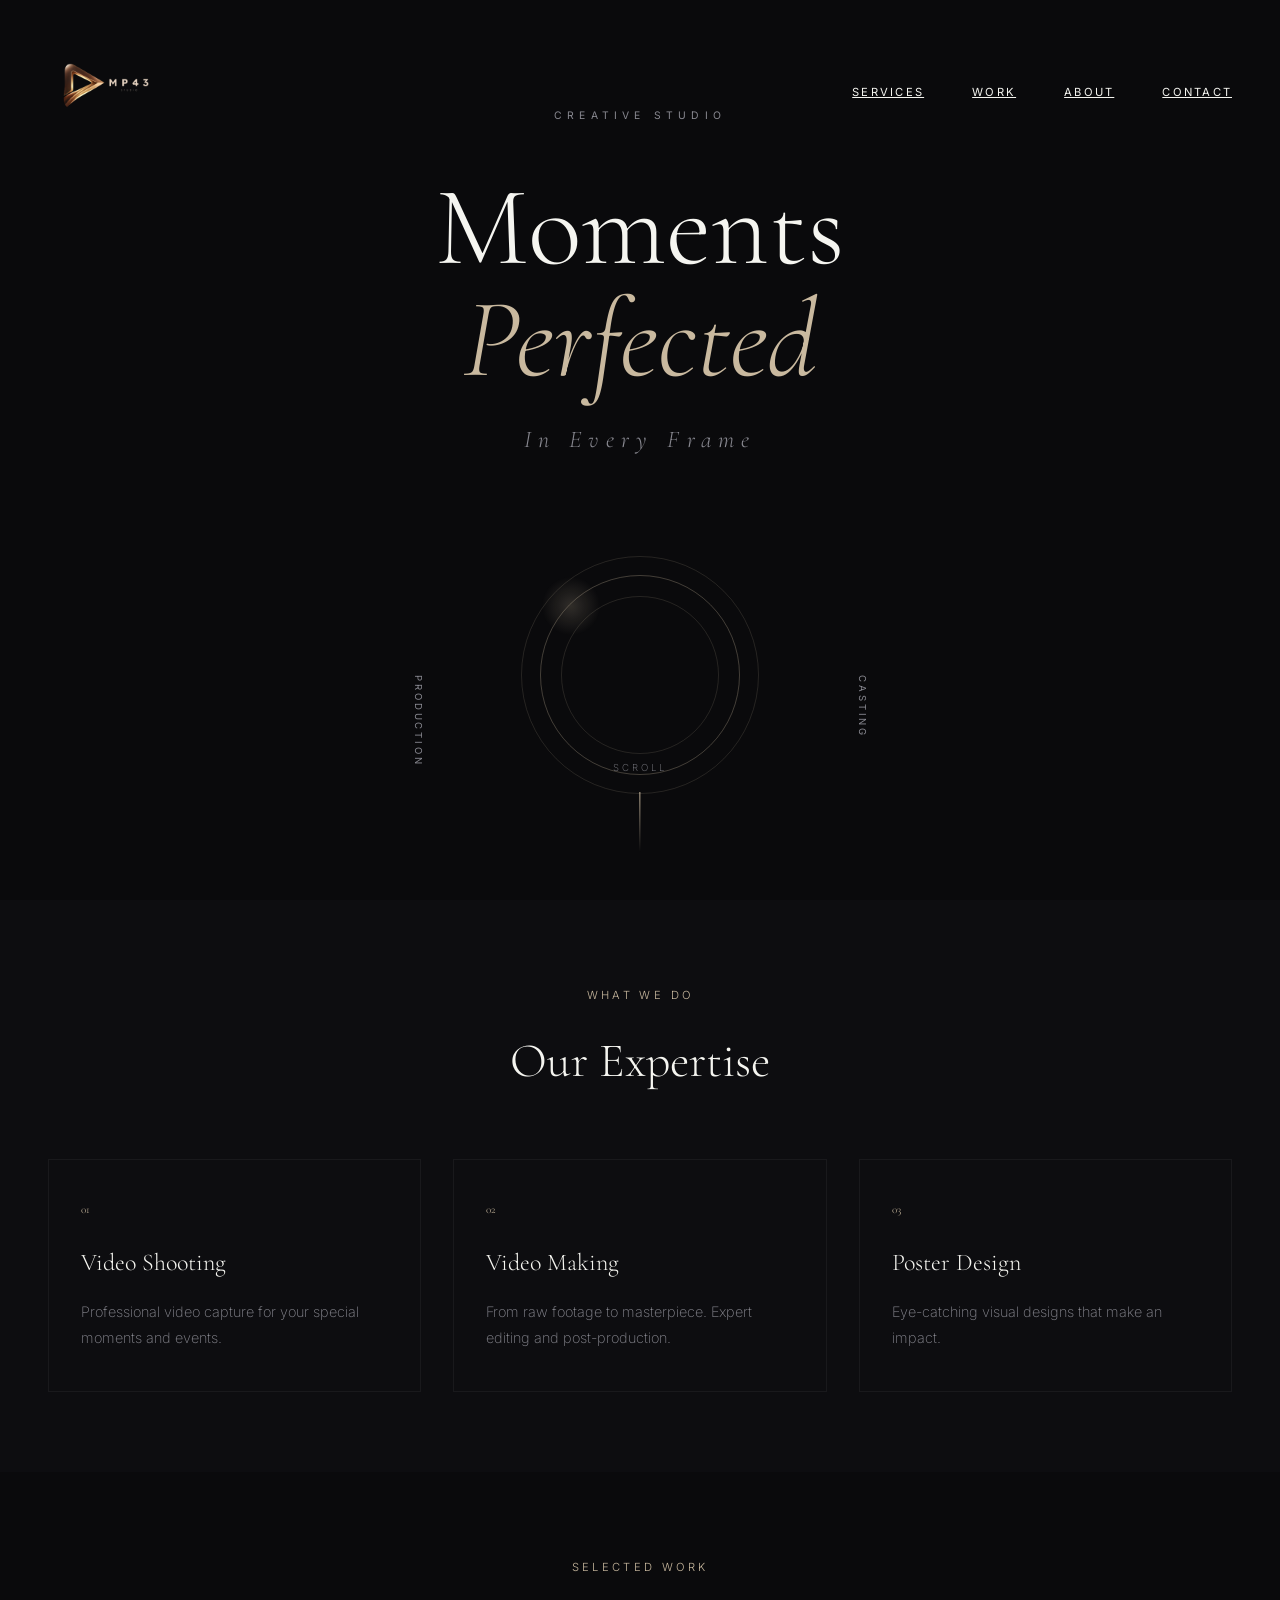
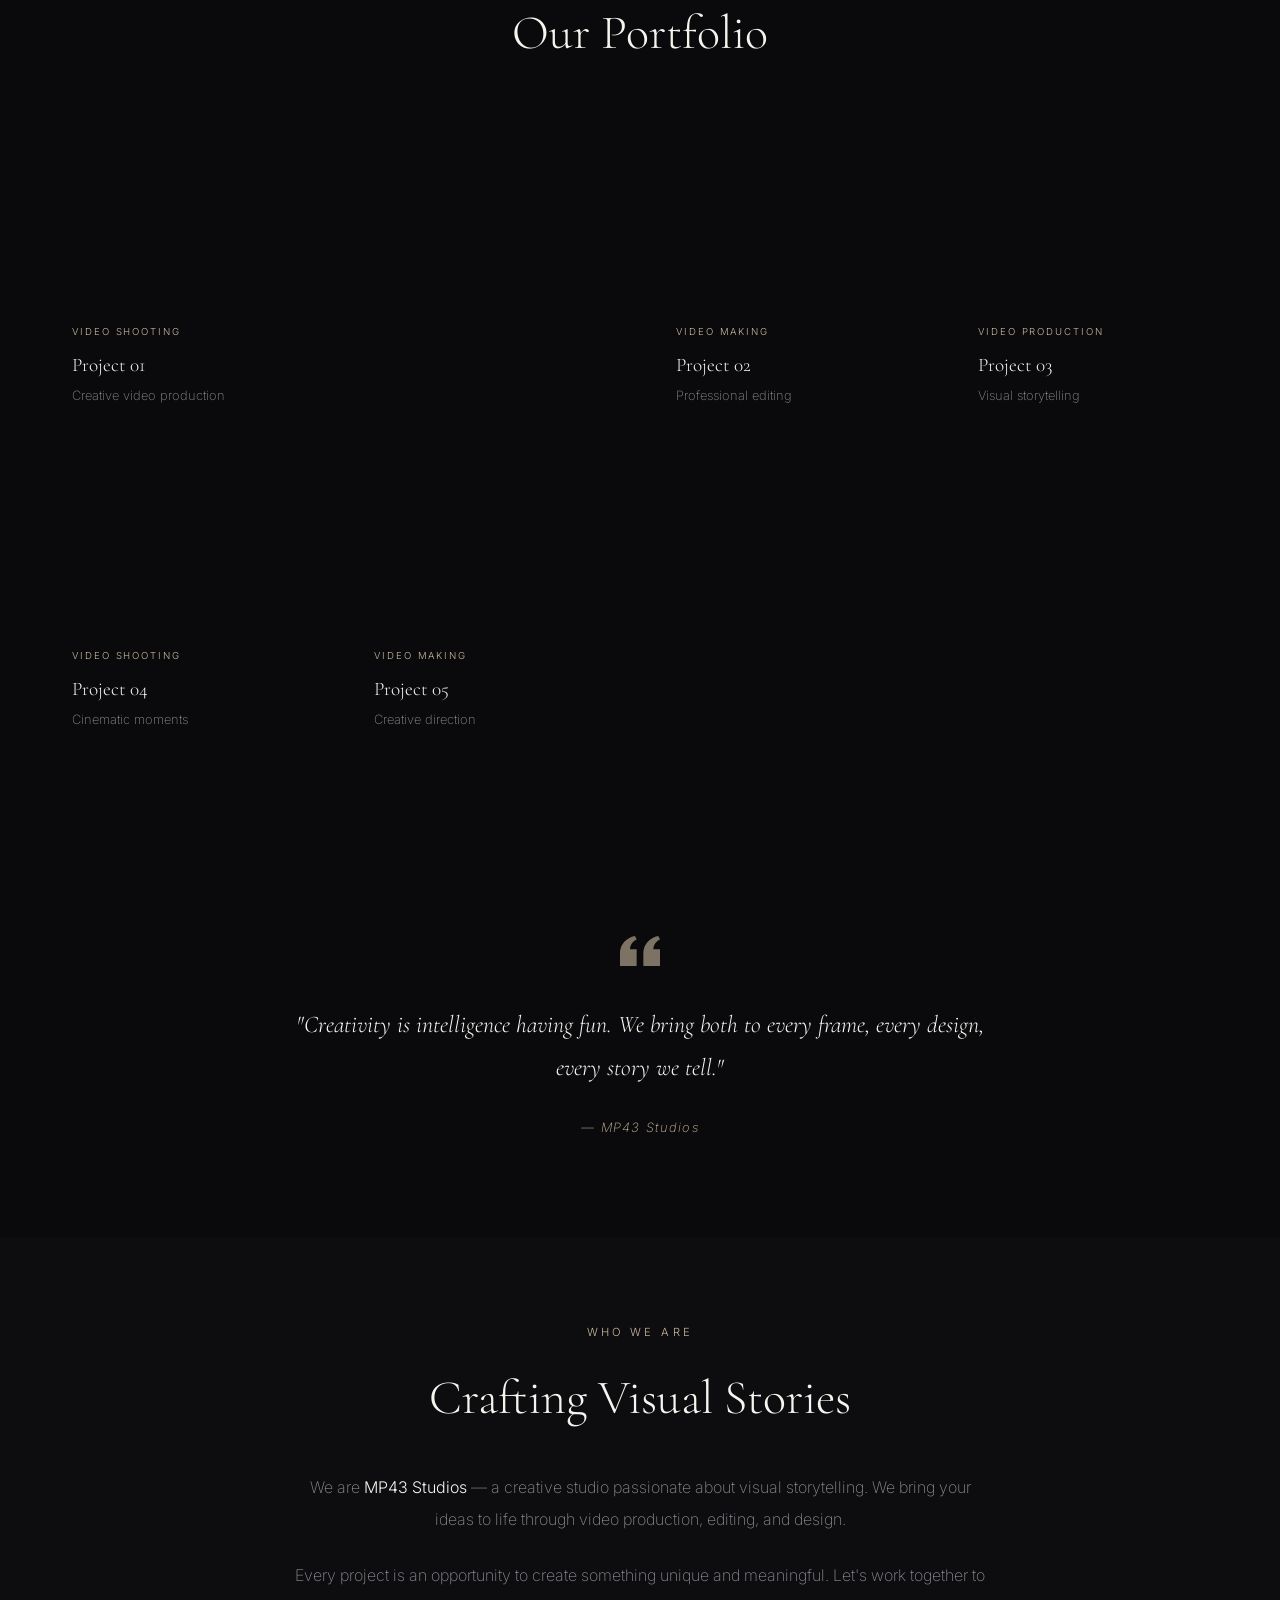
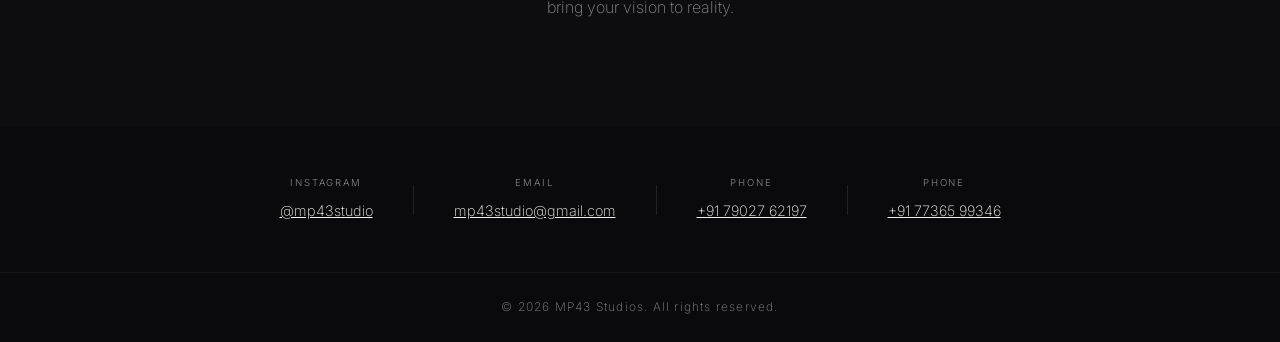
==== test/index.html @ 74047327 "Update phone numbers and portfolio captions" ====
<!DOCTYPE html>
<html lang="en">
<head>
    <meta charset="UTF-8">
    <meta name="viewport" content="width=device-width, initial-scale=1.0">
    <title>MP43 Studios | Creative Video Production</title>
    <link rel="stylesheet" href="styles.css">
    <link rel="preconnect" href="https://fonts.googleapis.com">
    <link rel="preconnect" href="https://fonts.gstatic.com" crossorigin>
    <link href="https://fonts.googleapis.com/css2?family=Cormorant+Garamond:ital,wght@0,300;0,400;1,300;1,400&family=Inter:wght@200;300;400&display=swap" rel="stylesheet">
</head>
<body>
    <nav class="nav">
        <div class="container nav-content">
            <a href="#" class="logo">
                <img src="logo.png" alt="MP43 Studios">
            </a>
            <ul class="nav-links">
                <li><a href="#services">Services</a></li>
                <li><a href="#portfolio">Work</a></li>
                <li><a href="#about">About</a></li>
                <li><a href="#contact">Contact</a></li>
            </ul>
        </div>
    </nav>

    <section id="home" class="hero">
        <div class="hero-bg">
            <div class="light-beam beam-1"></div>
            <div class="light-beam beam-2"></div>
            <div class="light-beam beam-3"></div>
        </div>
        
        <div class="hero-content">
            <div class="hero-text">
                <p class="hero-tagline">Creative Studio</p>
                <h1>
                    <span class="line">Moments</span>
                    <span class="line">Perfected</span>
                </h1>
                <p class="hero-subtitle">In Every Frame</p>
            </div>
            
            <div class="hero-visual">
                <div class="circle-frame">
                    <div class="circle-inner"></div>
                </div>
                <div class="floating-elements">
                    <span class="float-text left">Production</span>
                    <span class="float-text right">Casting</span>
                </div>
            </div>
        </div>
        
        <div class="scroll-indicator">
            <span>Scroll</span>
            <div class="scroll-line"></div>
        </div>
    </section>

    <section id="services" class="services">
        <div class="container">
            <div class="section-header">
                <span class="section-label">What We Do</span>
                <h2 class="section-title">Our Expertise</h2>
            </div>
            <div class="services-grid">
                <div class="service-card">
                    <span class="service-number">01</span>
                    <h3>Video Shooting</h3>
                    <p>Professional video capture for your special moments and events.</p>
                </div>
                <div class="service-card">
                    <span class="service-number">02</span>
                    <h3>Video Making</h3>
                    <p>From raw footage to masterpiece. Expert editing and post-production.</p>
                </div>
                <div class="service-card">
                    <span class="service-number">03</span>
                    <h3>Poster Design</h3>
                    <p>Eye-catching visual designs that make an impact.</p>
                </div>
            </div>
        </div>
    </section>

    <section id="portfolio" class="portfolio">
        <div class="container">
            <div class="section-header">
                <span class="section-label">Selected Work</span>
                <h2 class="section-title">Our Portfolio</h2>
            </div>
            <div class="portfolio-grid">
                <div class="portfolio-item large">
                    <video class="portfolio-video" autoplay muted loop playsinline>
                        <source src="Work_1.MP4" type="video/mp4">
                    </video>
                    <div class="portfolio-info">
                        <span class="portfolio-category">Video Shooting</span>
                        <h3>Project 01</h3>
                        <p>Creative video production</p>
                    </div>
                </div>
                <div class="portfolio-item">
                    <video class="portfolio-video" autoplay muted loop playsinline>
                        <source src="Work_2.MP4" type="video/mp4">
                    </video>
                    <div class="portfolio-info">
                        <span class="portfolio-category">Video Making</span>
                        <h3>Project 02</h3>
                        <p>Professional editing</p>
                    </div>
                </div>
                <div class="portfolio-item">
                    <video class="portfolio-video" autoplay muted loop playsinline>
                        <source src="Work_3.MP4" type="video/mp4">
                    </video>
                    <div class="portfolio-info">
                        <span class="portfolio-category">Video Production</span>
                        <h3>Project 03</h3>
                        <p>Visual storytelling</p>
                    </div>
                </div>
                <div class="portfolio-item">
                    <video class="portfolio-video" autoplay muted loop playsinline>
                        <source src="Work_4.MP4" type="video/mp4">
                    </video>
                    <div class="portfolio-info">
                        <span class="portfolio-category">Video Shooting</span>
                        <h3>Project 04</h3>
                        <p>Cinematic moments</p>
                    </div>
                </div>
                <div class="portfolio-item large">
                    <video class="portfolio-video" autoplay muted loop playsinline>
                        <source src="Work_4.MP4" type="video/mp4">
                    </video>
                    <div class="portfolio-info">
                        <span class="portfolio-category">Video Making</span>
                        <h3>Project 05</h3>
                        <p>Creative direction</p>
                    </div>
                </div>
            </div>
        </div>
    </section>

    <section class="quote-section">
        <div class="container">
            <div class="quote-content">
                <svg class="quote-icon" viewBox="0 0 24 24" fill="currentColor">
                    <path d="M14.017 21v-7.391c0-5.704 3.731-9.57 8.983-10.609l.995 2.151c-2.432.917-3.995 3.638-3.995 5.849h4v10h-9.983zm-14.017 0v-7.391c0-5.704 3.748-9.57 9-10.609l.996 2.151c-2.433.917-3.996 3.638-3.996 5.849h3.983v10h-9.983z"/>
                </svg>
                <blockquote>
                    <p>"Creativity is intelligence having fun. We bring both to every frame,
                    every design, every story we tell."</p>
                </blockquote>
                <cite>— MP43 Studios</cite>
            </div>
        </div>
    </section>

    <section id="about" class="about">
        <div class="container">
            <div class="about-content">
                <span class="section-label">Who We Are</span>
                <h2 class="section-title">Crafting Visual Stories</h2>
                <div class="about-texts">
                    <p class="about-text">
                        We are <strong>MP43 Studios</strong> — a creative studio passionate about visual storytelling.
                        We bring your ideas to life through video production, editing, and design.
                    </p>
                    <p class="about-text">
                        Every project is an opportunity to create something unique and meaningful.
                        Let's work together to bring your vision to reality.
                    </p>
                </div>
            </div>
        </div>
    </section>

    <section id="contact" class="contact">
        <div class="container">
            <div class="contact-content">
                <div class="contact-item">
                    <span class="label">Instagram</span>
                    <a href="https://www.instagram.com/mp43studio/" target="_blank" rel="noopener">@mp43studio</a>
                </div>
                <div class="contact-divider"></div>
                <div class="contact-item">
                    <span class="label">Email</span>
                    <a href="mailto:mp43studio@gmail.com">mp43studio@gmail.com</a>
                </div>
                <div class="contact-divider"></div>
                <div class="contact-item">
                    <span class="label">Phone</span>
                    <a href="tel:+917902762197">+91 79027 62197</a>
                </div>
                <div class="contact-divider"></div>
                <div class="contact-item">
                    <span class="label">Phone</span>
                    <a href="tel:+917736599346">+91 77365 99346</a>
                </div>
            </div>
        </div>
    </section>

    <footer class="footer">
        <div class="container">
            <p>&copy; 2026 MP43 Studios. All rights reserved.</p>
        </div>
    </footer>

    <script src="script.js"></script>
</body>
</html>
---- test/styles.css ----
* {
    margin: 0;
    padding: 0;
    box-sizing: border-box;
}

:root {
    --bg: #0a0a0c;
    --bg-alt: #0d0d10;
    --text: #f5f5f0;
    --text-muted: #888890;
    --accent: #c9b99f;
    --accent-glow: rgba(201, 185, 159, 0.2);
    --font-display: 'Cormorant Garamond', Georgia, serif;
    --font-body: 'Inter', -apple-system, sans-serif;
}

html {
    scroll-behavior: smooth;
}

body {
    background: var(--bg);
    color: var(--text);
    font-family: var(--font-body);
    font-weight: 200;
    line-height: 1.7;
    overflow-x: hidden;
}

/* Logo styling */
.logo img {
    height: 120px;
    width: auto;
    object-fit: contain;
}

.container {
    max-width: 1400px;
    margin: 0 auto;
    padding: 0 3rem;
}

/* Navigation */
.nav {
    position: fixed;
    top: 0;
    left: 0;
    right: 0;
    padding: 1.5rem 0;
    z-index: 100;
    background: transparent;
    transition: background 0.3s ease;
}

.nav.scrolled {
    background: rgba(10, 10, 12, 0.95);
}

.nav-content {
    display: flex;
    justify-content: space-between;
    align-items: center;
}

.logo {
    font-family: var(--font-body);
    font-size: 1.5rem;
    font-weight: 500;
    letter-spacing: 0.05em;
    color: var(--text);
    text-transform: uppercase;
}

.logo span {
    color: var(--accent);
}

.nav-links {
    display: flex;
    list-style: none;
    gap: 3rem;
}

.nav-links a {
    font-size: 0.7rem;
    font-weight: 400;
    letter-spacing: 0.2em;
    text-transform: uppercase;
    color: var(--text);
    transition: color 0.3s ease;
}

.nav-links a:hover {
    color: var(--accent);
}

/* Hero Section - Unique Design */
.hero {
    min-height: 100vh;
    display: flex;
    flex-direction: column;
    justify-content: center;
    align-items: center;
    position: relative;
    padding: 6rem 0 4rem;
    overflow: hidden;
}

.hero-bg {
    position: absolute;
    inset: 0;
    overflow: hidden;
    z-index: 0;
}

.light-beam {
    position: absolute;
    width: 1px;
    height: 100vh;
    background: linear-gradient(to bottom, transparent, var(--accent-glow), transparent);
    opacity: 0;
    animation: beamPulse 8s ease-in-out infinite;
}

.beam-1 {
    left: 20%;
    animation-delay: 0s;
}

.beam-2 {
    left: 50%;
    animation-delay: 2s;
}

.beam-3 {
    left: 80%;
    animation-delay: 4s;
}

@keyframes beamPulse {
    0%, 100% { opacity: 0; transform: scaleY(0.3); }
    50% { opacity: 0.5; transform: scaleY(1); }
}

.hero-content {
    position: relative;
    z-index: 1;
    display: flex;
    flex-direction: column;
    align-items: center;
    gap: 4rem;
}

.hero-text {
    text-align: center;
}

.hero-tagline {
    font-size: 0.65rem;
    font-weight: 400;
    letter-spacing: 0.5em;
    text-transform: uppercase;
    color: var(--text-muted);
    margin-bottom: 3rem;
    opacity: 0;
    animation: fadeInUp 1s ease forwards 0.3s;
}

.hero h1 {
    font-family: var(--font-display);
    font-size: clamp(3rem, 10vw, 7rem);
    font-weight: 300;
    line-height: 1;
    color: var(--text);
}

.hero h1 .line {
    display: block;
    opacity: 0;
    animation: fadeInUp 1s ease forwards;
}

.hero h1 .line:nth-child(1) { 
    animation-delay: 0.5s;
}

.hero h1 .line:nth-child(2) { 
    animation-delay: 0.7s;
    font-style: italic;
    color: var(--accent);
}

.hero-subtitle {
    font-family: var(--font-display);
    font-size: clamp(1rem, 3vw, 1.5rem);
    font-weight: 300;
    font-style: italic;
    color: var(--text-muted);
    margin-top: 1.5rem;
    letter-spacing: 0.3em;
    opacity: 0;
    animation: fadeInUp 1s ease forwards 0.9s;
}

/* Circular Visual Element */
.hero-visual {
    position: relative;
    width: 300px;
    height: 300px;
    display: flex;
    align-items: center;
    justify-content: center;
    opacity: 0;
    animation: fadeIn 1.5s ease forwards 1.2s;
}

.circle-frame {
    width: 200px;
    height: 200px;
    border: 1px solid rgba(201, 185, 159, 0.3);
    border-radius: 50%;
    position: relative;
    animation: rotate 30s linear infinite;
}

.circle-frame::before {
    content: '';
    position: absolute;
    inset: -20px;
    border: 1px solid rgba(201, 185, 159, 0.15);
    border-radius: 50%;
}

.circle-frame::after {
    content: '';
    position: absolute;
    inset: 20px;
    border: 1px solid rgba(201, 185, 159, 0.15);
    border-radius: 50%;
}

.circle-inner {
    position: absolute;
    width: 60px;
    height: 60px;
    background: radial-gradient(circle, var(--accent-glow) 0%, transparent 70%);
    border-radius: 50%;
    animation: pulse 4s ease-in-out infinite;
}

@keyframes rotate {
    to { transform: rotate(360deg); }
}

@keyframes pulse {
    0%, 100% { transform: scale(1); opacity: 0.5; }
    50% { transform: scale(1.2); opacity: 0.8; }
}

.floating-elements {
    position: absolute;
    width: 100%;
    height: 100%;
    top: 0;
    left: 0;
}

.float-text {
    position: absolute;
    font-size: 0.6rem;
    font-weight: 400;
    letter-spacing: 0.3em;
    text-transform: uppercase;
    color: var(--text-muted);
    opacity: 0;
    animation: floatIn 1s ease forwards 1.5s, floatY 6s ease-in-out infinite;
}

.float-text.left {
    left: -80px;
    top: 50%;
    writing-mode: vertical-rl;
}

.float-text.right {
    right: -80px;
    top: 50%;
    writing-mode: vertical-rl;
}

@keyframes floatIn {
    to { opacity: 1; }
}

@keyframes floatY {
    0%, 100% { transform: translateY(0); }
    50% { transform: translateY(-20px); }
}

/* Scroll Indicator */
.scroll-indicator {
    position: absolute;
    bottom: 3rem;
    left: 50%;
    transform: translateX(-50%);
    display: flex;
    flex-direction: column;
    align-items: center;
    gap: 1rem;
    z-index: 10;
    opacity: 0;
    animation: fadeIn 1s ease forwards 1.8s;
}

.scroll-indicator span {
    font-size: 0.6rem;
    letter-spacing: 0.3em;
    text-transform: uppercase;
    color: var(--text-muted);
}

.scroll-line {
    width: 1px;
    height: 60px;
    background: linear-gradient(to bottom, var(--accent), transparent);
    animation: scrollGlow 2s ease-in-out infinite;
}

@keyframes scrollGlow {
    0%, 100% { opacity: 0.3; }
    50% { opacity: 1; }
}

@keyframes fadeInUp {
    to {
        opacity: 1;
        transform: translateY(0);
    }
    from {
        opacity: 0;
        transform: translateY(30px);
    }
}

@keyframes fadeIn {
    to { opacity: 1; }
}

/* Sections */
section {
    padding: 5rem 0;
}

.section-header {
    text-align: center;
    margin-bottom: 3.5rem;
}

.section-label {
    display: inline-block;
    font-size: 0.7rem;
    font-weight: 300;
    letter-spacing: 0.3em;
    text-transform: uppercase;
    color: var(--accent);
    margin-bottom: 1rem;
}

.section-title {
    font-family: var(--font-display);
    font-size: clamp(2rem, 5vw, 3rem);
    font-weight: 300;
    color: var(--text);
}

/* Services Section */
.services {
    background: var(--bg-alt);
}

.services-grid {
    display: grid;
    grid-template-columns: repeat(3, 1fr);
    gap: 2rem;
}

.service-card {
    padding: 2.5rem 2rem;
    border: 1px solid rgba(255, 255, 255, 0.05);
    transition: all 0.4s ease;
}

.service-card:hover {
    border-color: var(--accent);
    background: rgba(201, 185, 159, 0.03);
    transform: translateY(-5px);
}

.service-card.featured {
    border-color: var(--accent);
    background: rgba(201, 185, 159, 0.05);
}

.service-number {
    display: block;
    font-size: 0.7rem;
    font-weight: 300;
    color: var(--accent);
    margin-bottom: 1.5rem;
    font-family: var(--font-display);
}

.service-card h3 {
    font-family: var(--font-display);
    font-size: 1.5rem;
    font-weight: 300;
    margin-bottom: 1rem;
    color: var(--text);
}

.service-card p {
    font-size: 0.9rem;
    font-weight: 200;
    color: var(--text-muted);
    line-height: 1.8;
}

/* Portfolio Section */
.portfolio {
    background: var(--bg);
}

.portfolio-grid {
    display: grid;
    grid-template-columns: repeat(4, 1fr);
    grid-auto-rows: 300px;
    gap: 1.5rem;
}

.portfolio-item {
    position: relative;
    border-radius: 4px;
    overflow: hidden;
}

.portfolio-item.large {
    grid-column: span 2;
}

.portfolio-image {
    width: 100%;
    height: 100%;
    transition: transform 0.5s ease;
}

.portfolio-item:hover .portfolio-image {
    transform: scale(1.05);
}

.portfolio-video {
    width: 100%;
    height: 100%;
    object-fit: cover;
    transition: transform 0.5s ease;
}

.portfolio-item:hover .portfolio-video {
    transform: scale(1.05);
}

.gradient-1 { background: linear-gradient(135deg, #1a1a1e 0%, #2a2a30 50%, #3a3a42 100%); }
.gradient-2 { background: linear-gradient(135deg, #232328 0%, #33333a 50%, #43434d 100%); }
.gradient-3 { background: linear-gradient(135deg, #2a2a30 0%, #3a3a42 50%, #4a4a55 100%); }
.gradient-4 { background: linear-gradient(135deg, #1f1f25 0%, #2f2f38 50%, #3f3f4a 100%); }
.gradient-5 { background: linear-gradient(135deg, #25252b 0%, #35353d 50%, #454550 100%); }

.portfolio-info {
    position: absolute;
    bottom: 0;
    left: 0;
    right: 0;
    padding: 1.5rem;
    background: linear-gradient(to top, rgba(10, 10, 12, 0.95), transparent);
}

.portfolio-category {
    font-size: 0.6rem;
    font-weight: 300;
    letter-spacing: 0.2em;
    text-transform: uppercase;
    color: var(--accent);
    display: block;
    margin-bottom: 0.5rem;
}

.portfolio-info h3 {
    font-family: var(--font-display);
    font-size: 1.2rem;
    font-weight: 300;
    color: var(--text);
    margin-bottom: 0.25rem;
}

.portfolio-info p {
    font-size: 0.8rem;
    font-weight: 200;
    color: var(--text-muted);
}

/* Quote Section */
.quote-section {
    background: var(--bg);
    padding: 6rem 0;
}

.quote-content {
    max-width: 700px;
    margin: 0 auto;
    text-align: center;
}

.quote-icon {
    width: 40px;
    height: 40px;
    color: var(--accent);
    margin-bottom: 1.5rem;
    opacity: 0.6;
}

.quote-content blockquote p {
    font-family: var(--font-display);
    font-size: clamp(1.2rem, 3vw, 1.5rem);
    font-weight: 300;
    font-style: italic;
    color: var(--text);
    line-height: 1.8;
    margin-bottom: 1.5rem;
}

.quote-content cite {
    font-size: 0.8rem;
    font-weight: 200;
    color: var(--accent);
    letter-spacing: 0.1em;
}

/* About Section */
.about {
    background: var(--bg-alt);
}

.about-content {
    max-width: 700px;
    margin: 0 auto;
    text-align: center;
}

.about-texts {
    margin: 2rem 0 0;
}

.about-text {
    font-size: 1rem;
    font-weight: 200;
    color: var(--text-muted);
    line-height: 2;
    margin-bottom: 1.5rem;
}

.about-text strong {
    color: var(--text);
    font-weight: 300;
}

/* Contact Section */
.contact {
    background: var(--bg);
    padding: 3rem 0;
}

.contact-content {
    display: flex;
    justify-content: center;
    align-items: center;
    gap: 2.5rem;
    flex-wrap: wrap;
}

.contact-item {
    text-align: center;
}

.contact-item .label {
    display: block;
    font-size: 0.6rem;
    font-weight: 300;
    letter-spacing: 0.2em;
    text-transform: uppercase;
    color: var(--text-muted);
    margin-bottom: 0.35rem;
}

.contact-item a {
    font-size: 0.9rem;
    font-weight: 200;
    color: var(--text);
    transition: color 0.3s ease;
}

.contact-item a:hover {
    color: var(--accent);
}

.contact-divider {
    width: 1px;
    height: 30px;
    background: rgba(255, 255, 255, 0.1);
}

/* Footer */
.footer {
    padding: 1.5rem 0;
    border-top: 1px solid rgba(255, 255, 255, 0.05);
    text-align: center;
}

.footer p {
    font-size: 0.75rem;
    font-weight: 200;
    color: var(--text-muted);
    letter-spacing: 0.1em;
}

/* Responsive */
@media (max-width: 768px) {
    .container {
        padding: 0 1.5rem;
    }
    
    .nav-links {
        display: none;
    }
    
    .hero h1 {
        font-size: 2.5rem;
    }
    
    .hero-visual {
        width: 200px;
        height: 200px;
    }
    
    .circle-frame {
        width: 140px;
        height: 140px;
    }
    
    .float-text {
        display: none;
    }
    
    .services-grid {
        grid-template-columns: 1fr;
    }
    
    .portfolio-grid {
        grid-template-columns: 1fr;
        grid-auto-rows: 280px;
    }
    
    .portfolio-item.large {
        grid-column: span 1;
    }
    
    .contact-content {
        gap: 1.5rem;
    }
    
    .contact-divider {
        display: none;
    }
}
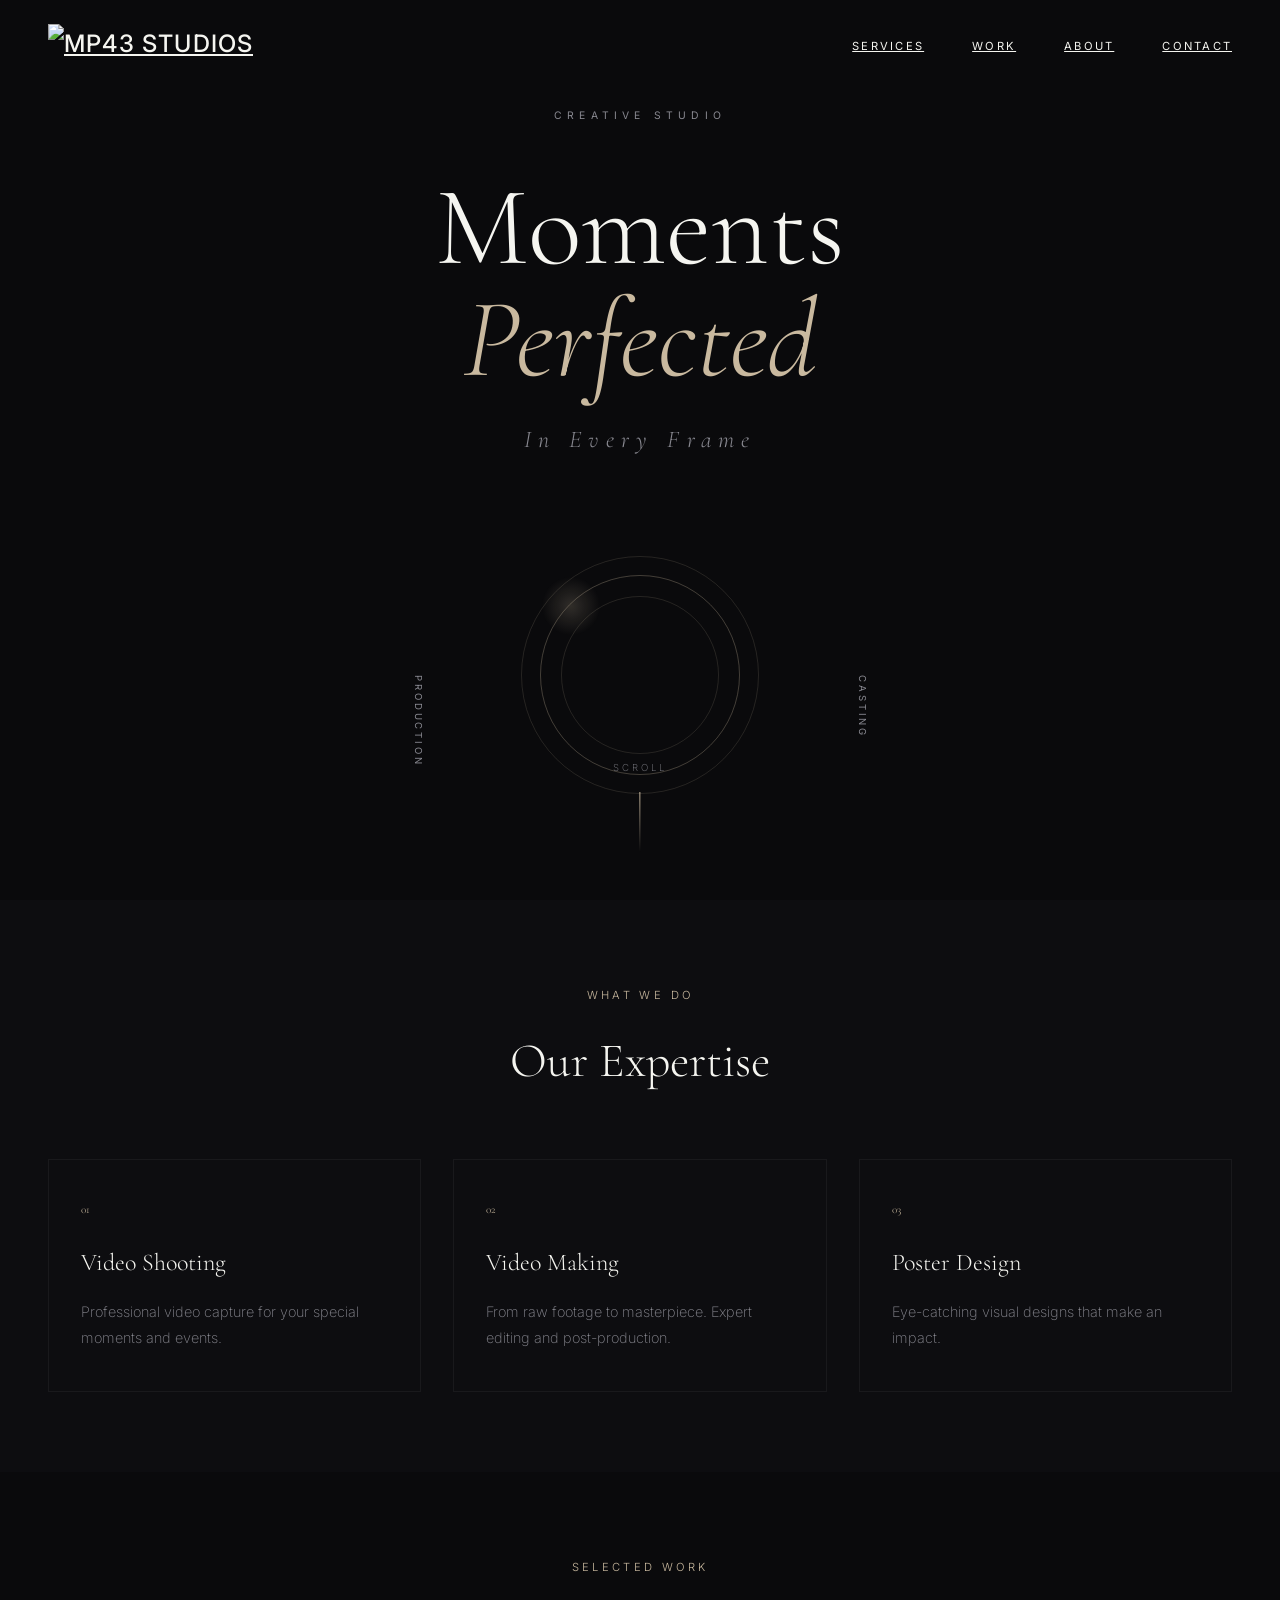
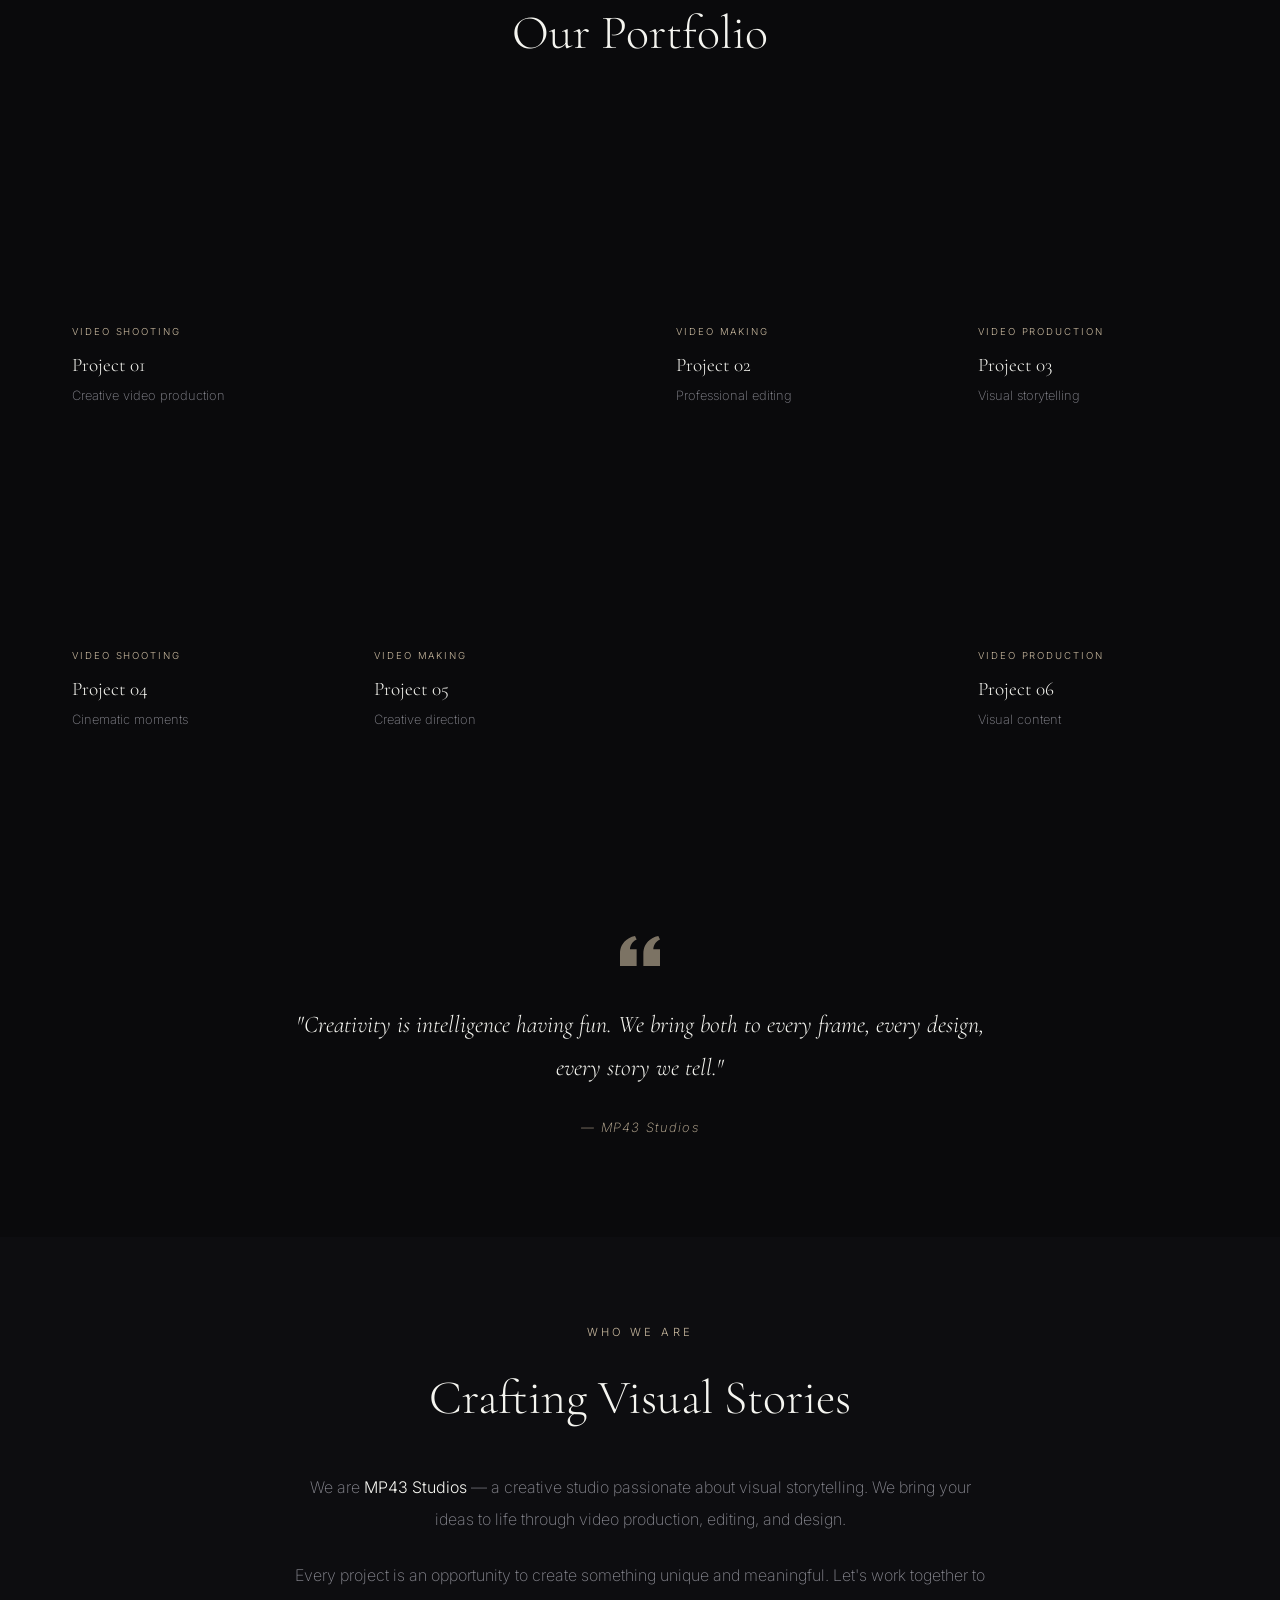
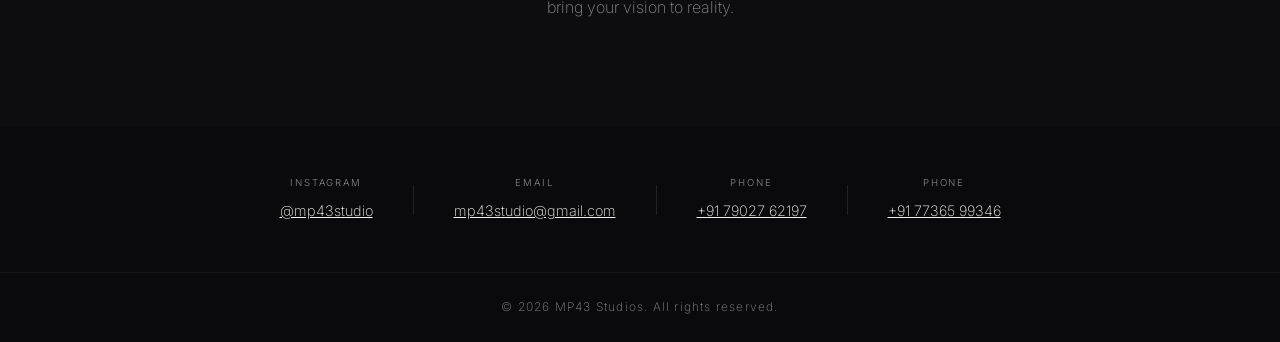
==== commit 36ebd4e3: "Add Work_6.MP4 to portfolio" ====
--- a/test/index.html
+++ b/test/index.html
@@ -133,12 +133,22 @@
                 </div>
                 <div class="portfolio-item large">
                     <video class="portfolio-video" autoplay muted loop playsinline>
-                        <source src="Work_4.MP4" type="video/mp4">
+                        <source src="Work_5.MP4" type="video/mp4">
                     </video>
                     <div class="portfolio-info">
                         <span class="portfolio-category">Video Making</span>
                         <h3>Project 05</h3>
                         <p>Creative direction</p>
+                    </div>
+                </div>
+                <div class="portfolio-item">
+                    <video class="portfolio-video" autoplay muted loop playsinline>
+                        <source src="Work_6.MP4" type="video/mp4">
+                    </video>
+                    <div class="portfolio-info">
+                        <span class="portfolio-category">Video Production</span>
+                        <h3>Project 06</h3>
+                        <p>Visual content</p>
                     </div>
                 </div>
             </div>
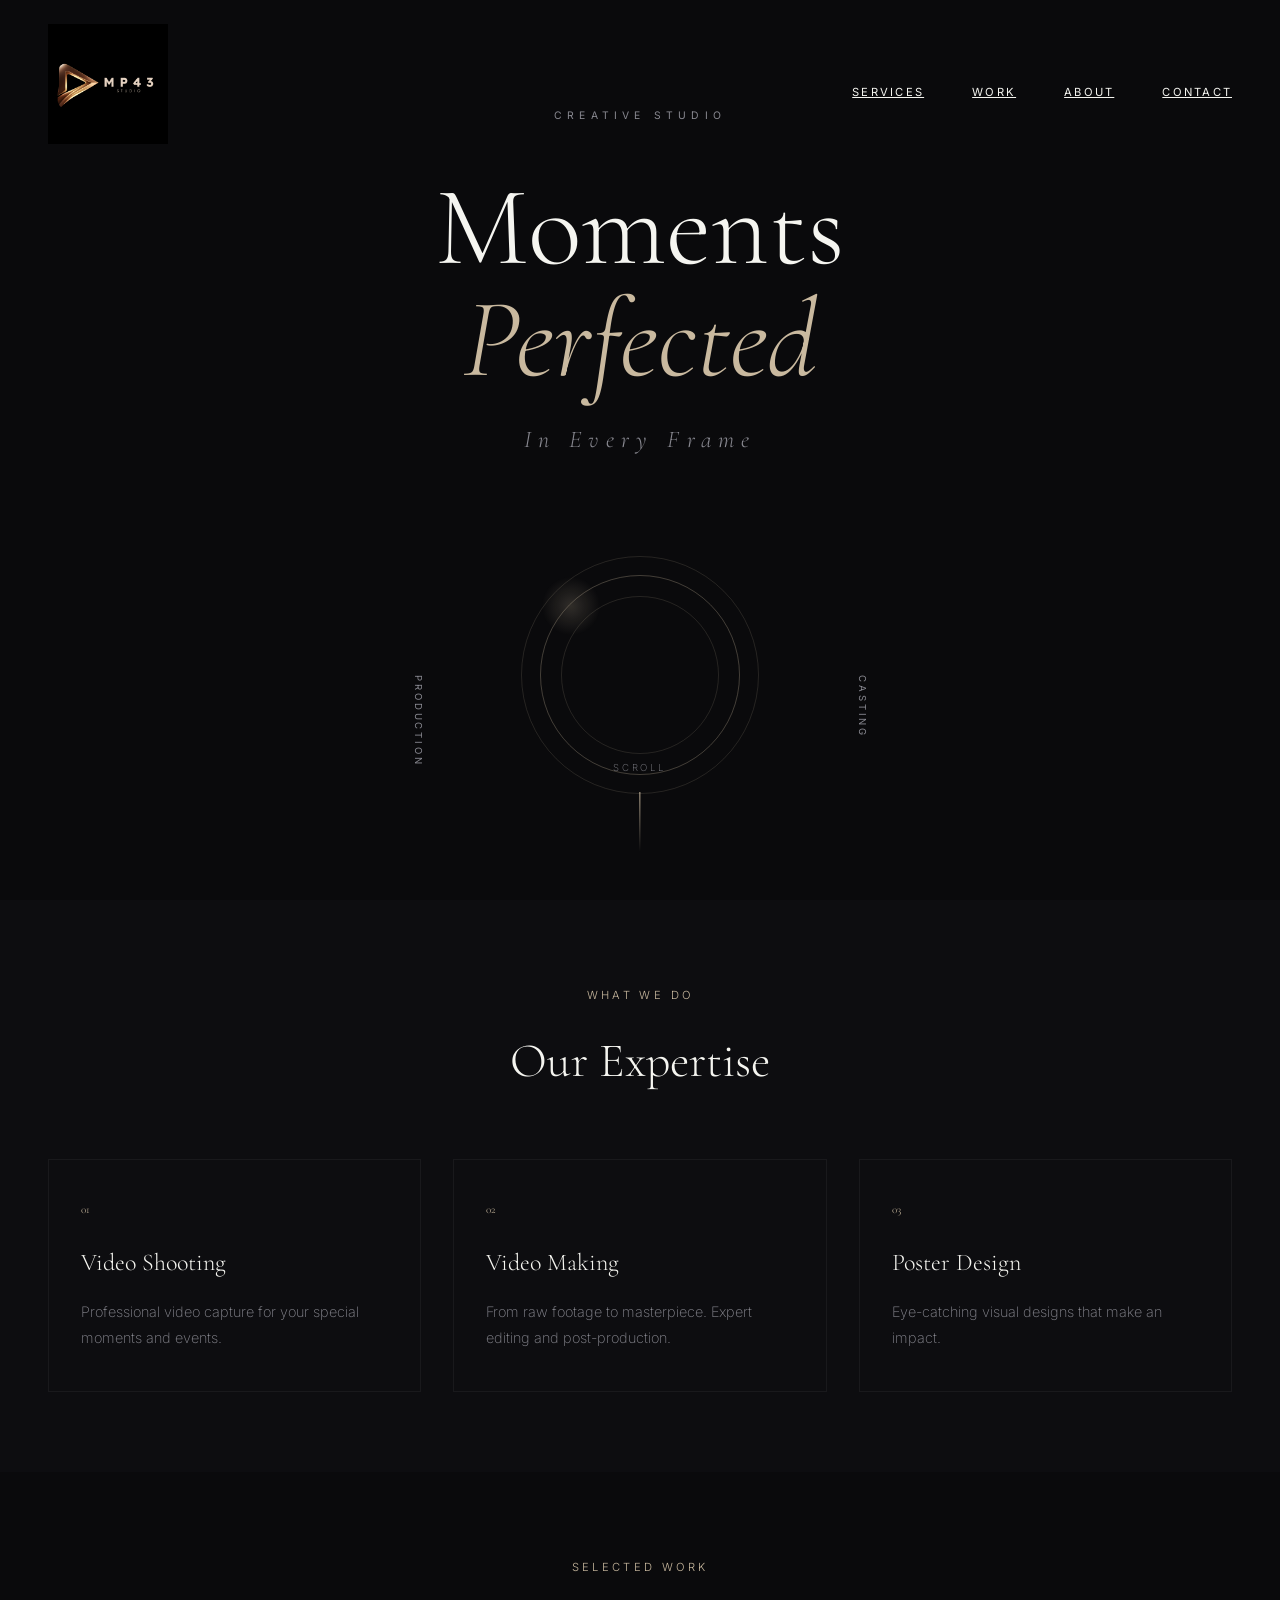
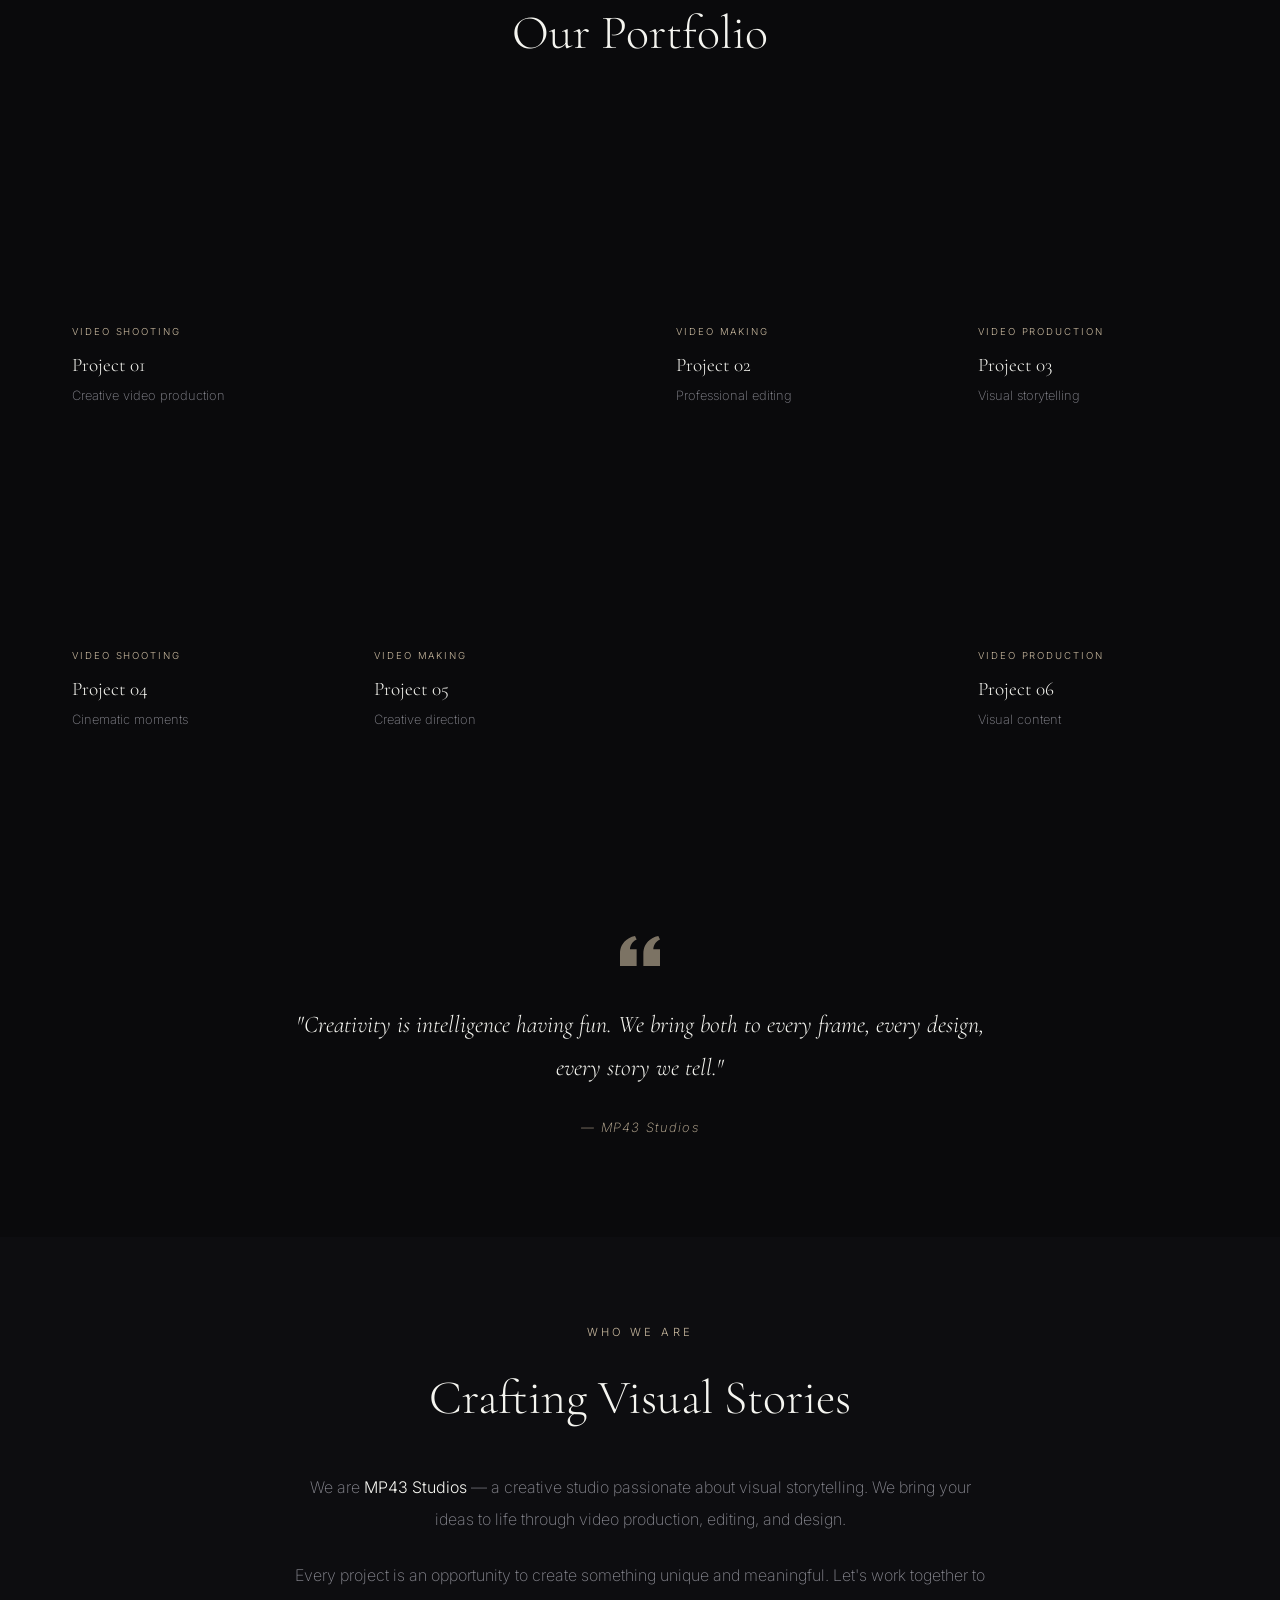
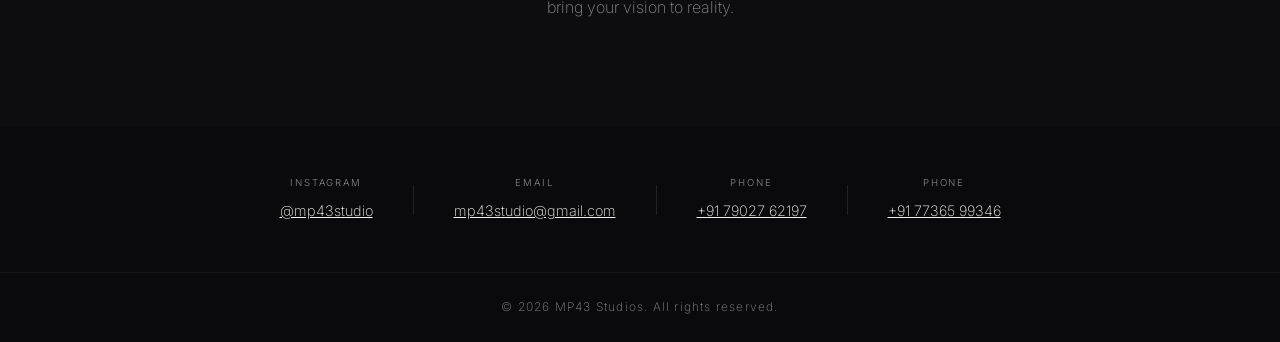
==== commit 740dae23: "Fix logo path to logo.jpeg" ====
--- a/test/index.html
+++ b/test/index.html
@@ -13,7 +13,7 @@
     <nav class="nav">
         <div class="container nav-content">
             <a href="#" class="logo">
-                <img src="logo.png" alt="MP43 Studios">
+                <img src="logo.jpeg" alt="MP43 Studios">
             </a>
             <ul class="nav-links">
                 <li><a href="#services">Services</a></li>
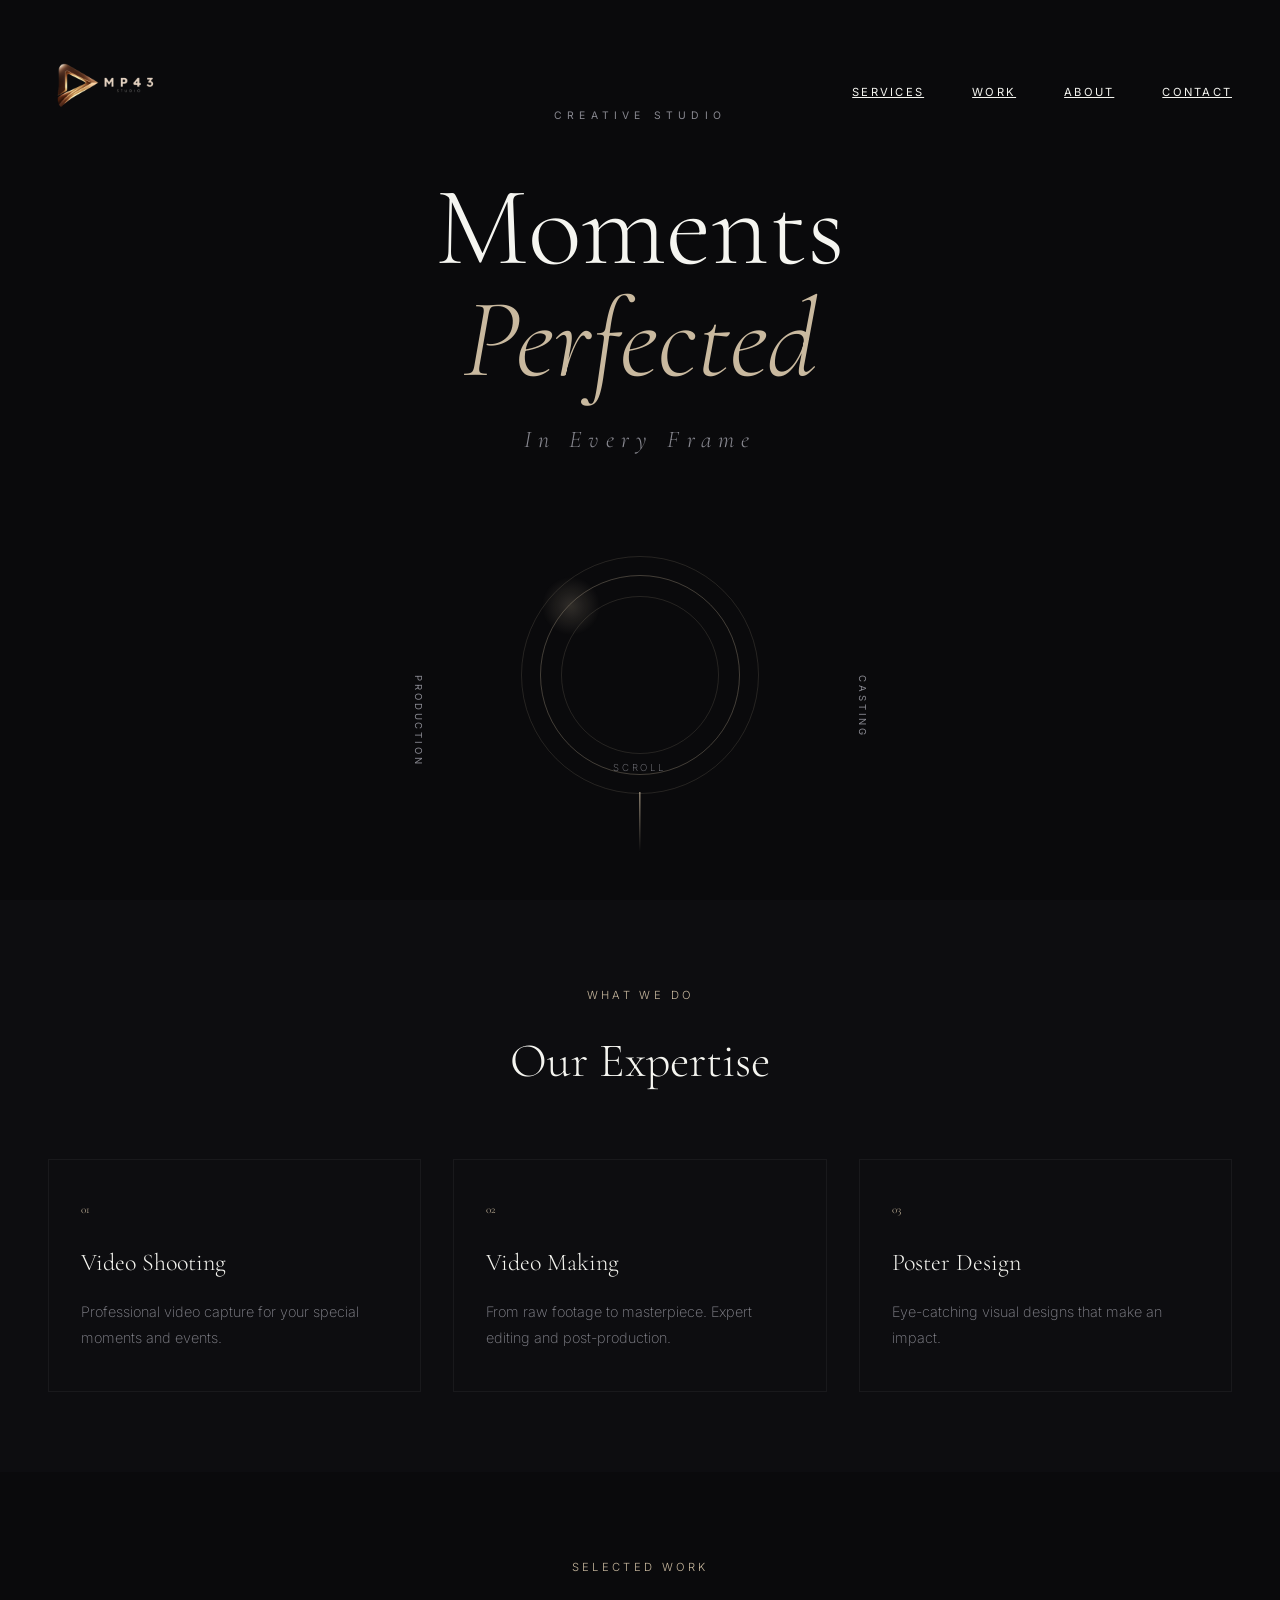
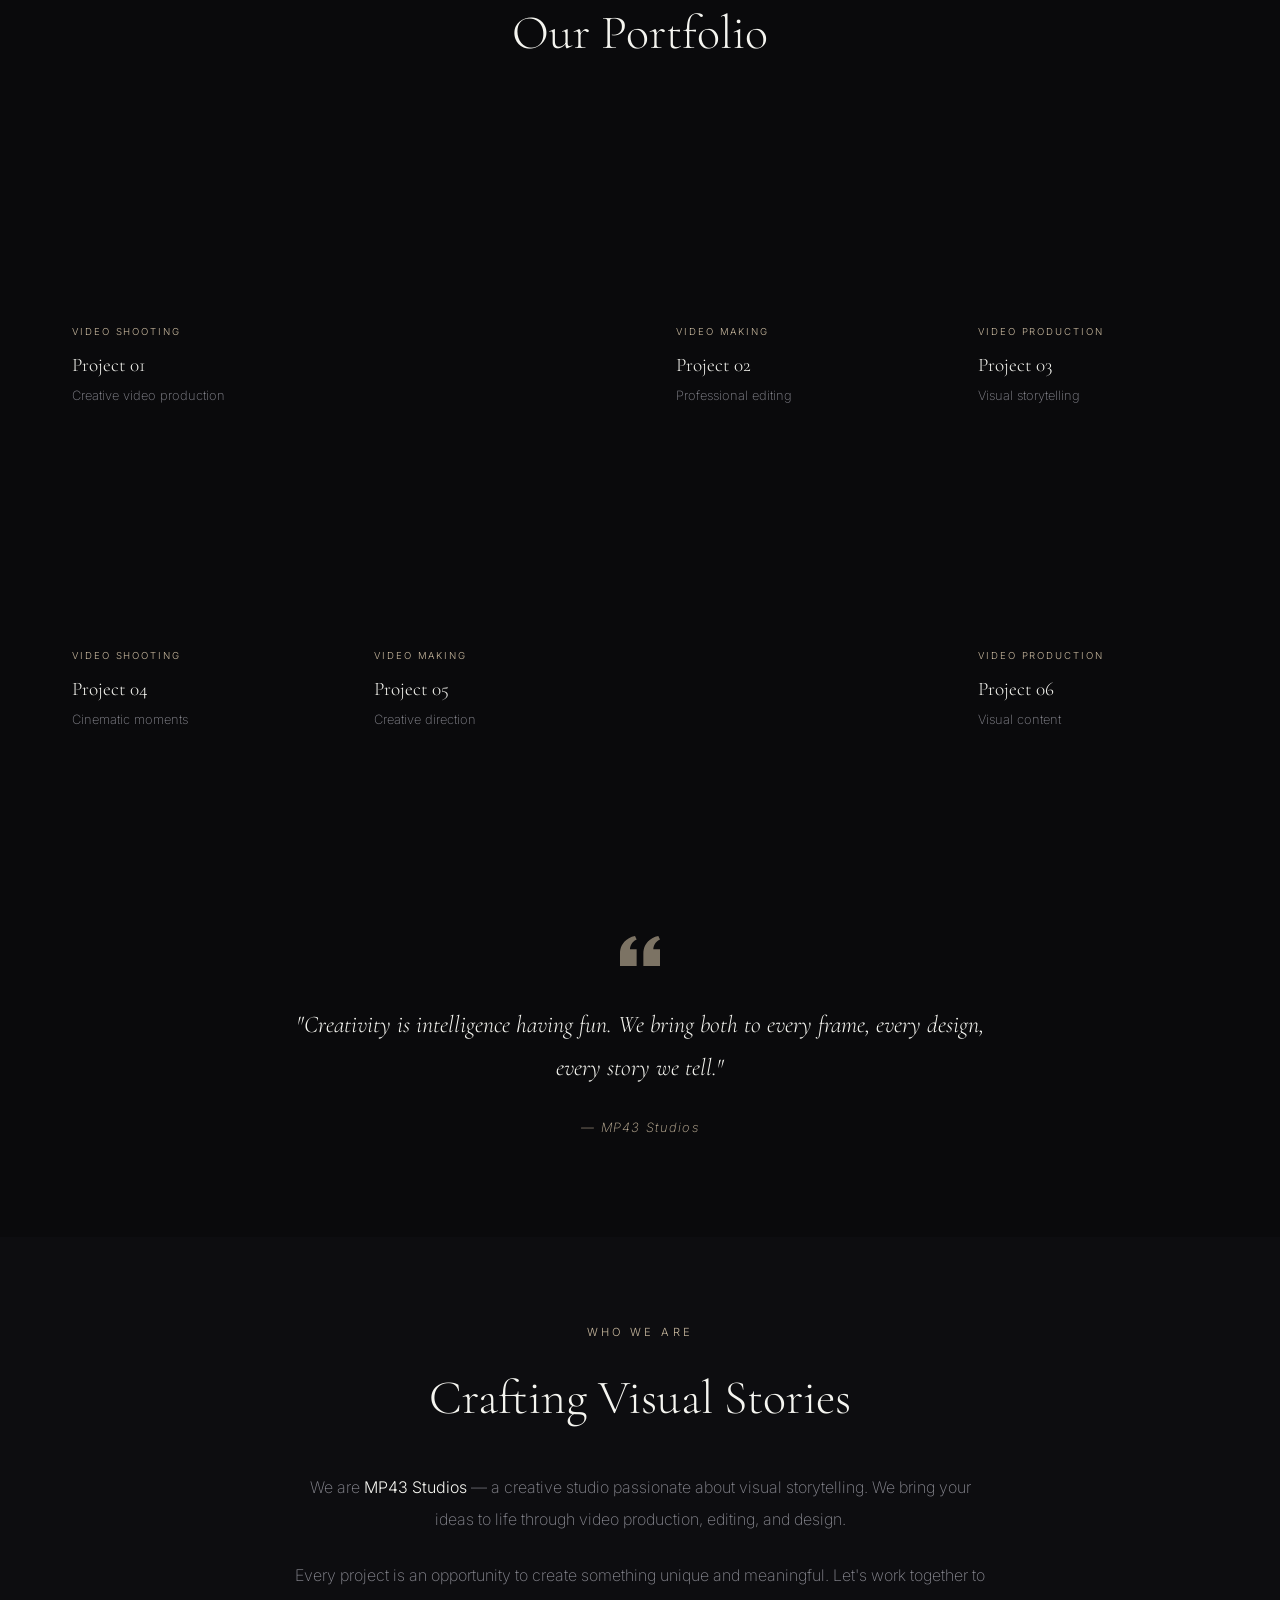
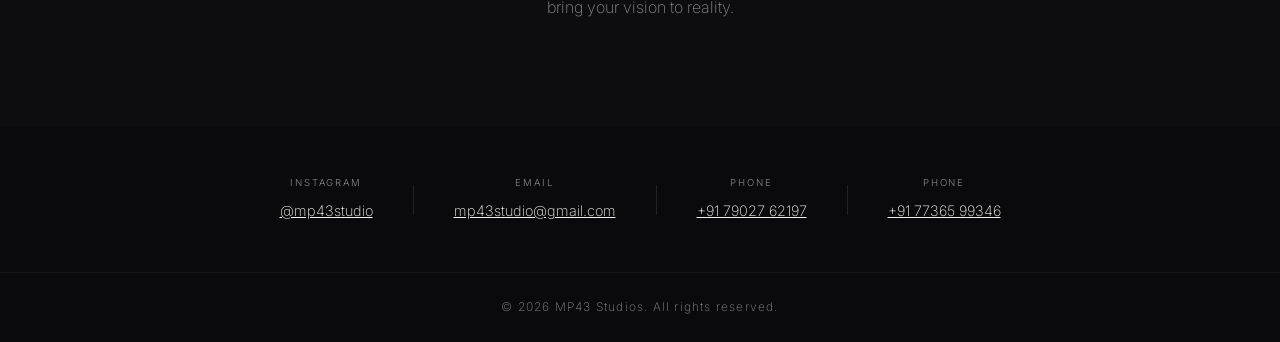
==== commit 87a777b9: "Fix logo path to logo.png in HTML" ====
--- a/test/index.html
+++ b/test/index.html
@@ -13,7 +13,7 @@
     <nav class="nav">
         <div class="container nav-content">
             <a href="#" class="logo">
-                <img src="logo.jpeg" alt="MP43 Studios">
+                <img src="logo.png" alt="MP43 Studios">
             </a>
             <ul class="nav-links">
                 <li><a href="#services">Services</a></li>
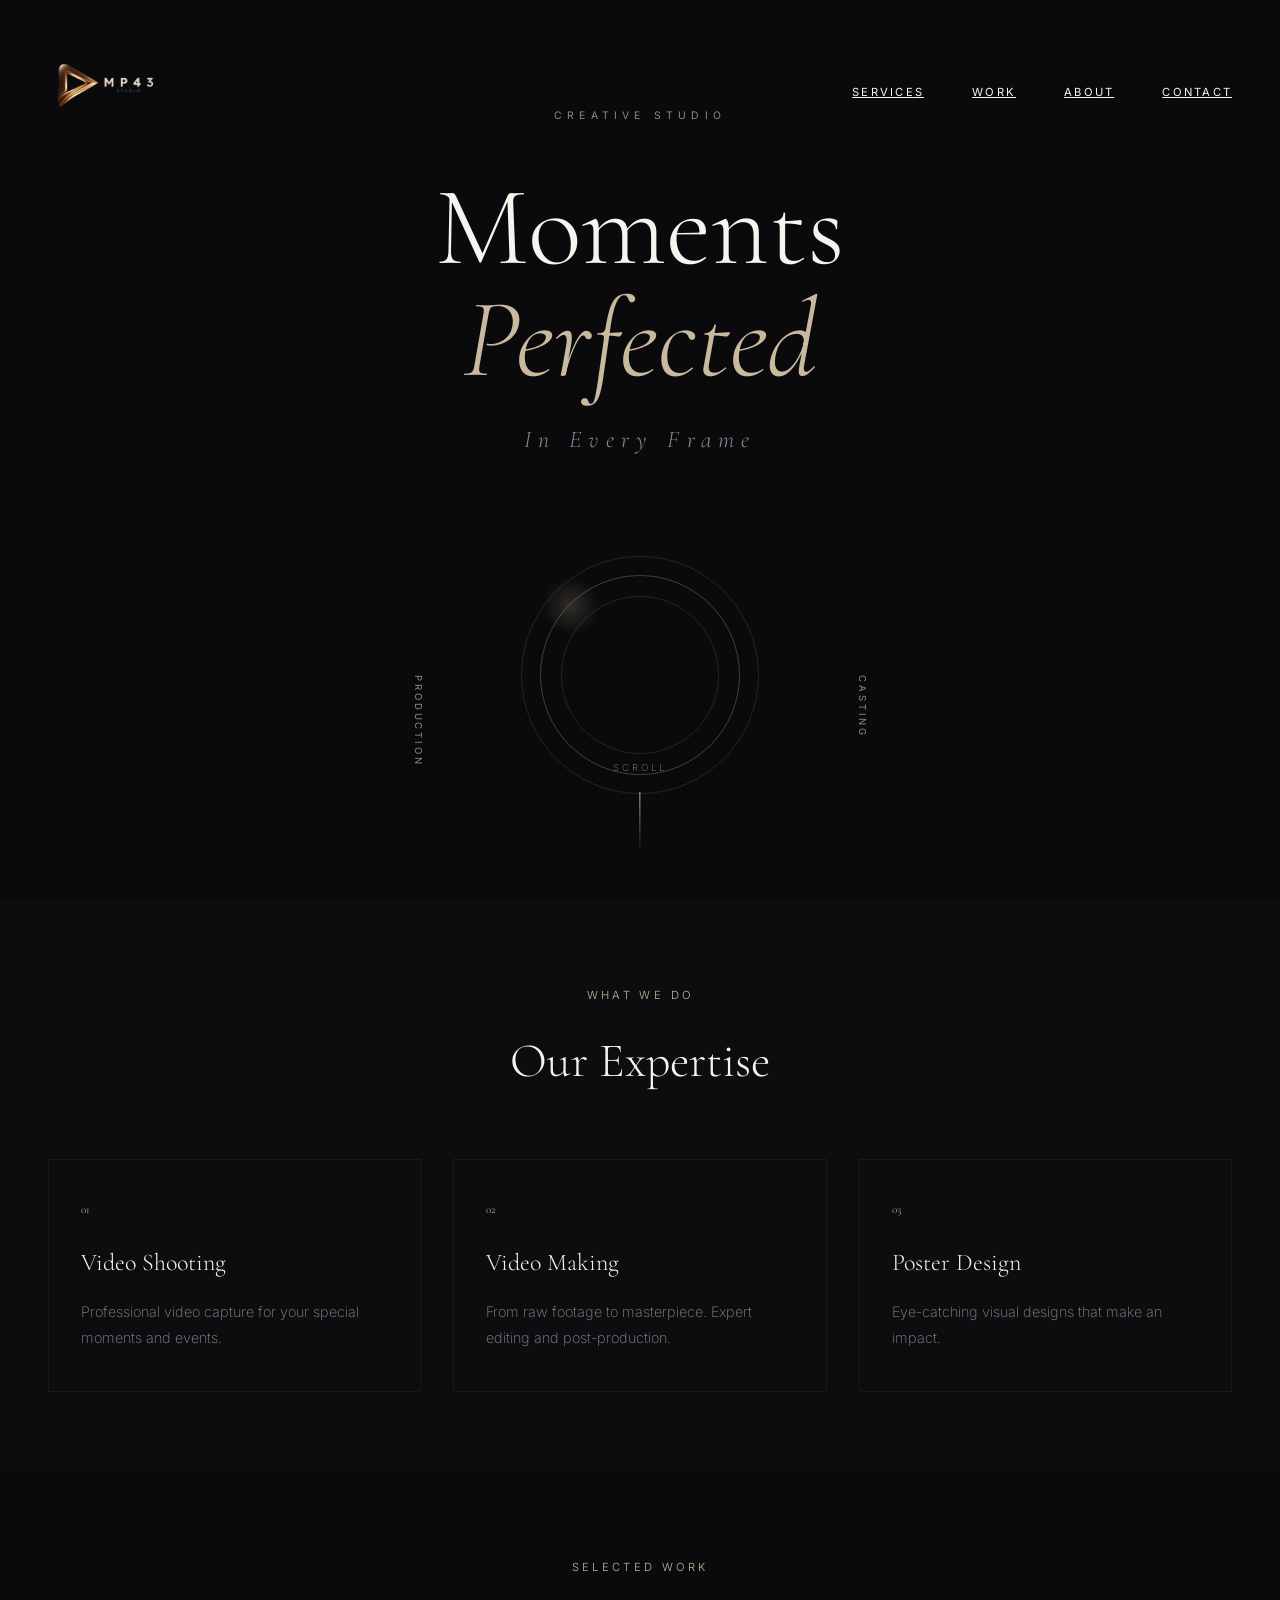
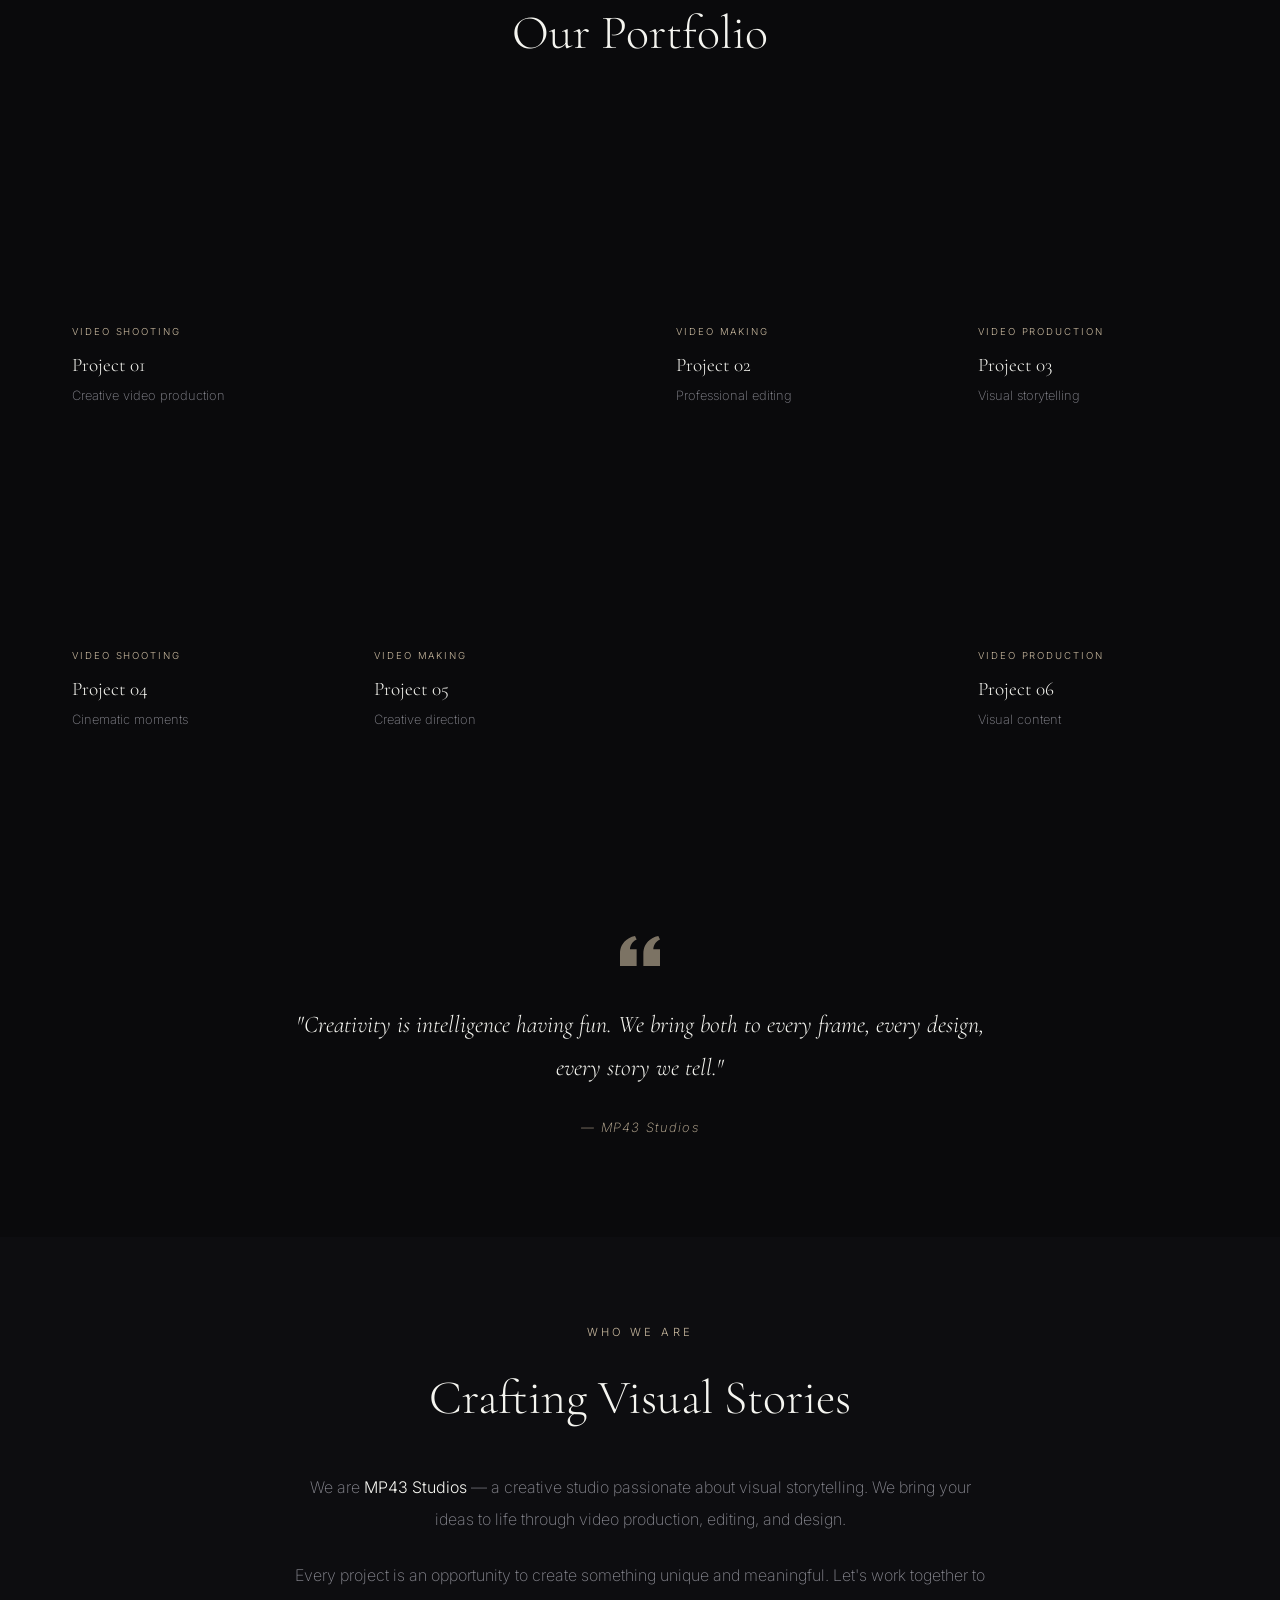
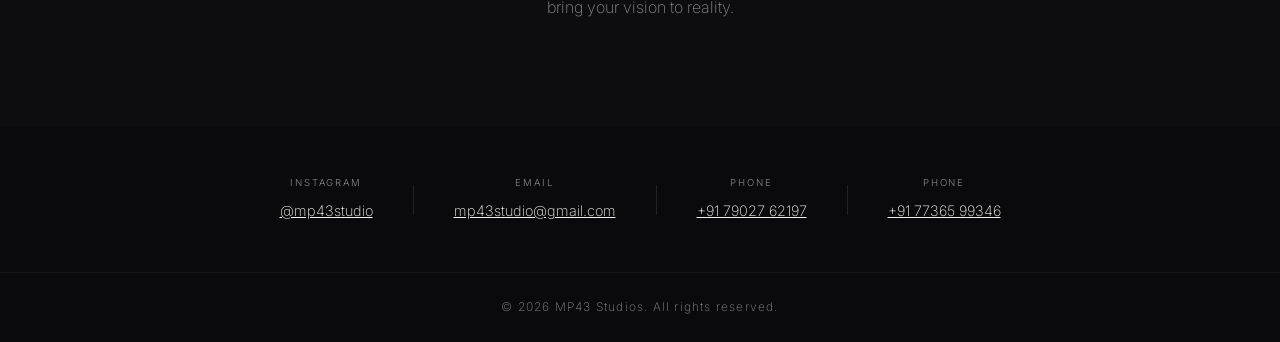
==== commit ac2bcc43: "Fix Work_5.mp4 case sensitivity" ====
--- a/test/index.html
+++ b/test/index.html
@@ -133,7 +133,7 @@
                 </div>
                 <div class="portfolio-item large">
                     <video class="portfolio-video" autoplay muted loop playsinline>
-                        <source src="Work_5.MP4" type="video/mp4">
+                        <source src="Work_5.mp4" type="video/mp4">
                     </video>
                     <div class="portfolio-info">
                         <span class="portfolio-category">Video Making</span>
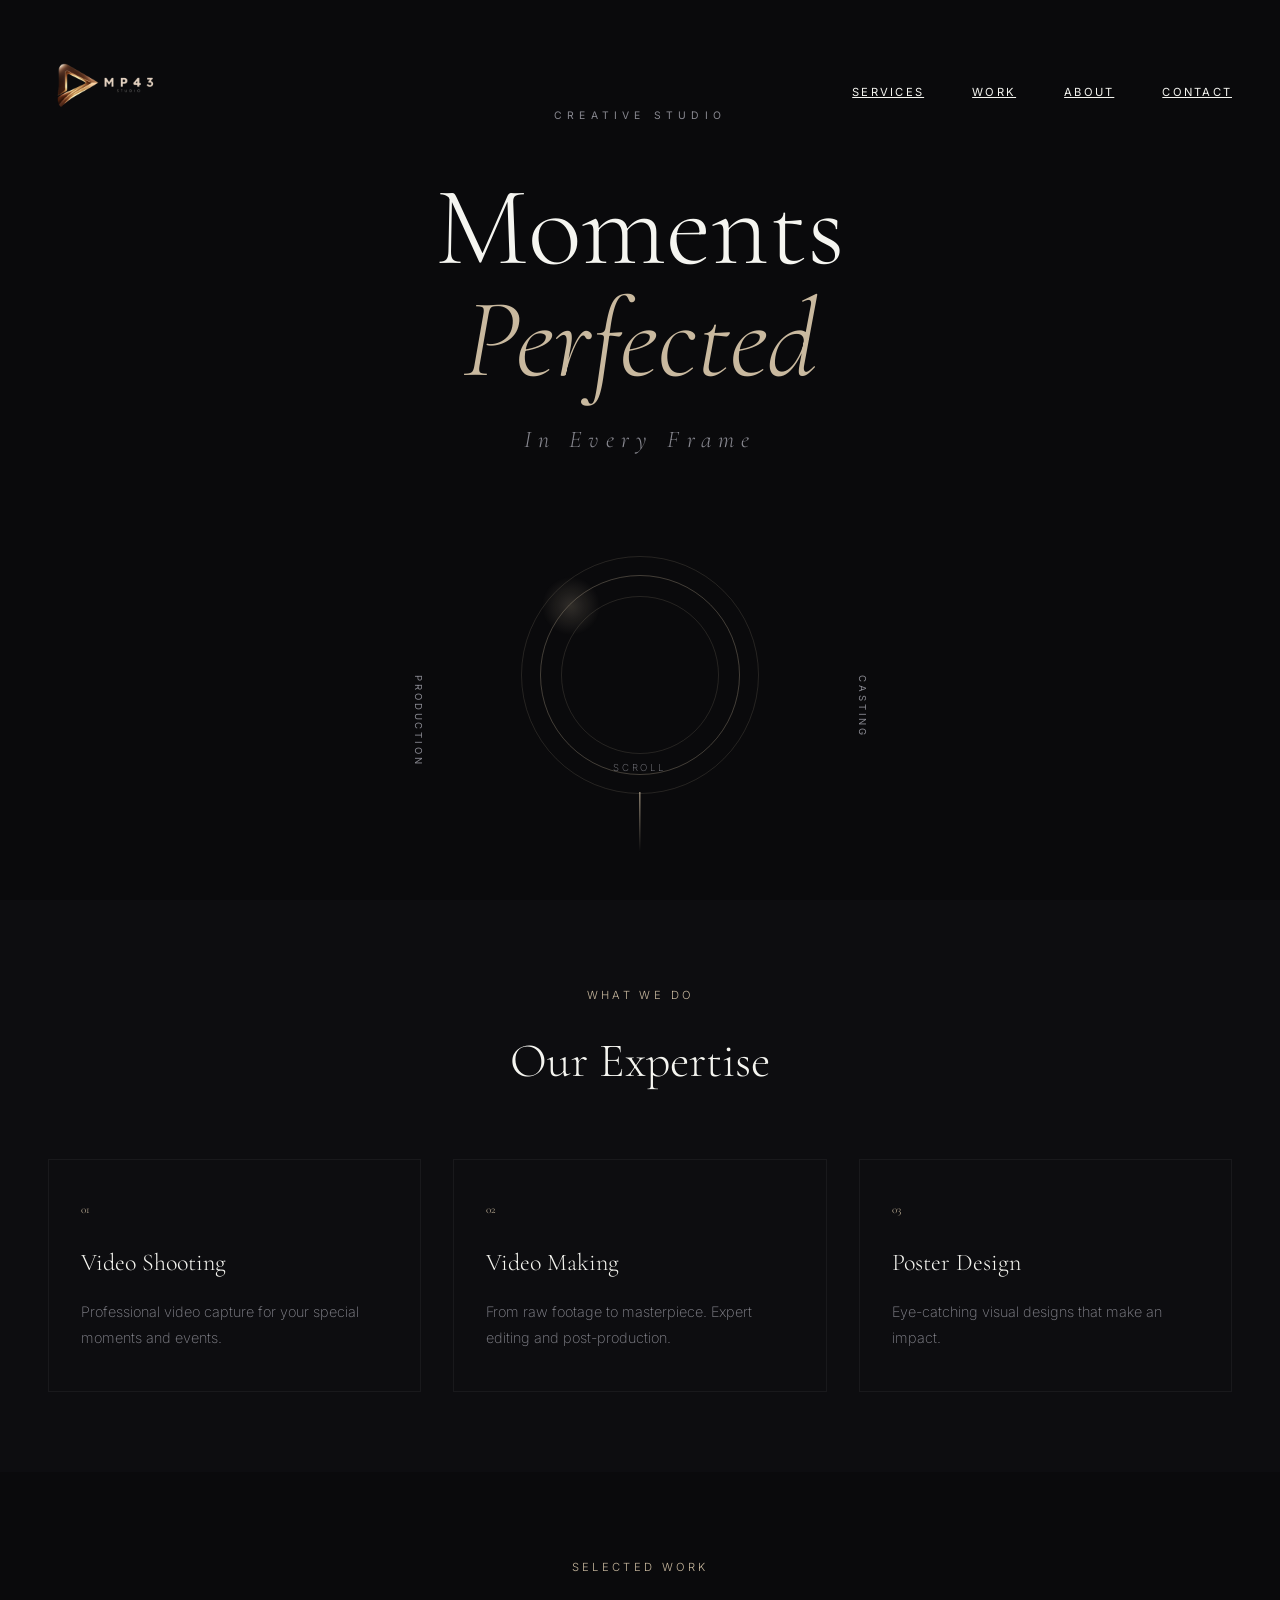
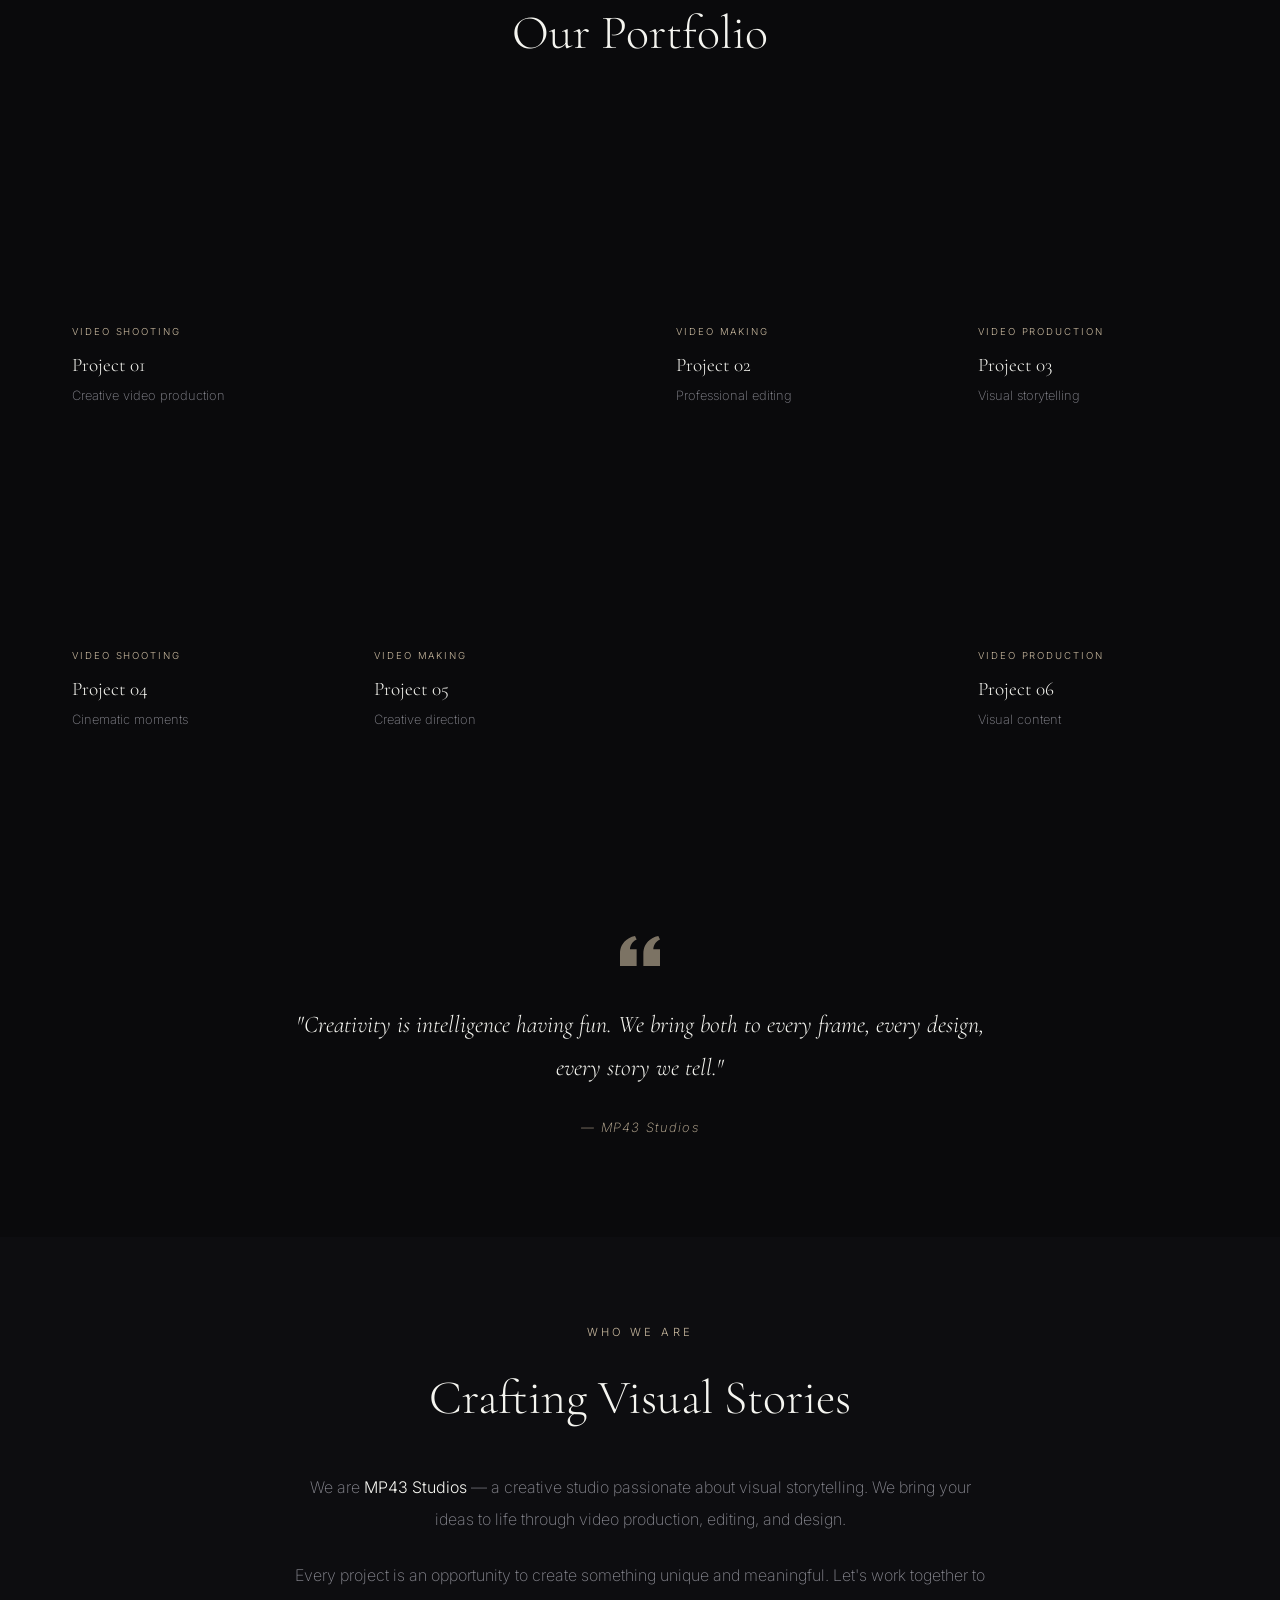
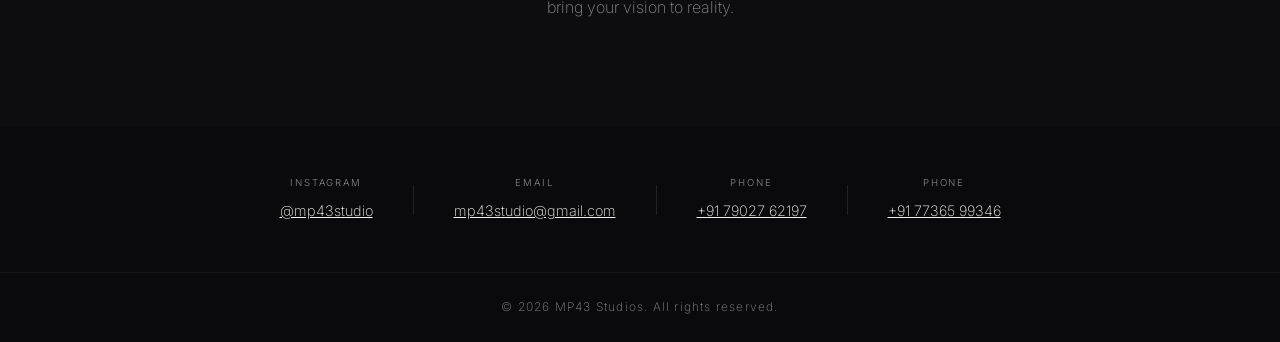
==== commit 3c2bc9b9: "Rename Work_5.mp4 to Work_5.MP4" ====
--- a/test/index.html
+++ b/test/index.html
@@ -133,7 +133,7 @@
                 </div>
                 <div class="portfolio-item large">
                     <video class="portfolio-video" autoplay muted loop playsinline>
-                        <source src="Work_5.mp4" type="video/mp4">
+                        <source src="Work_5.MP4" type="video/mp4">
                     </video>
                     <div class="portfolio-info">
                         <span class="portfolio-category">Video Making</span>
